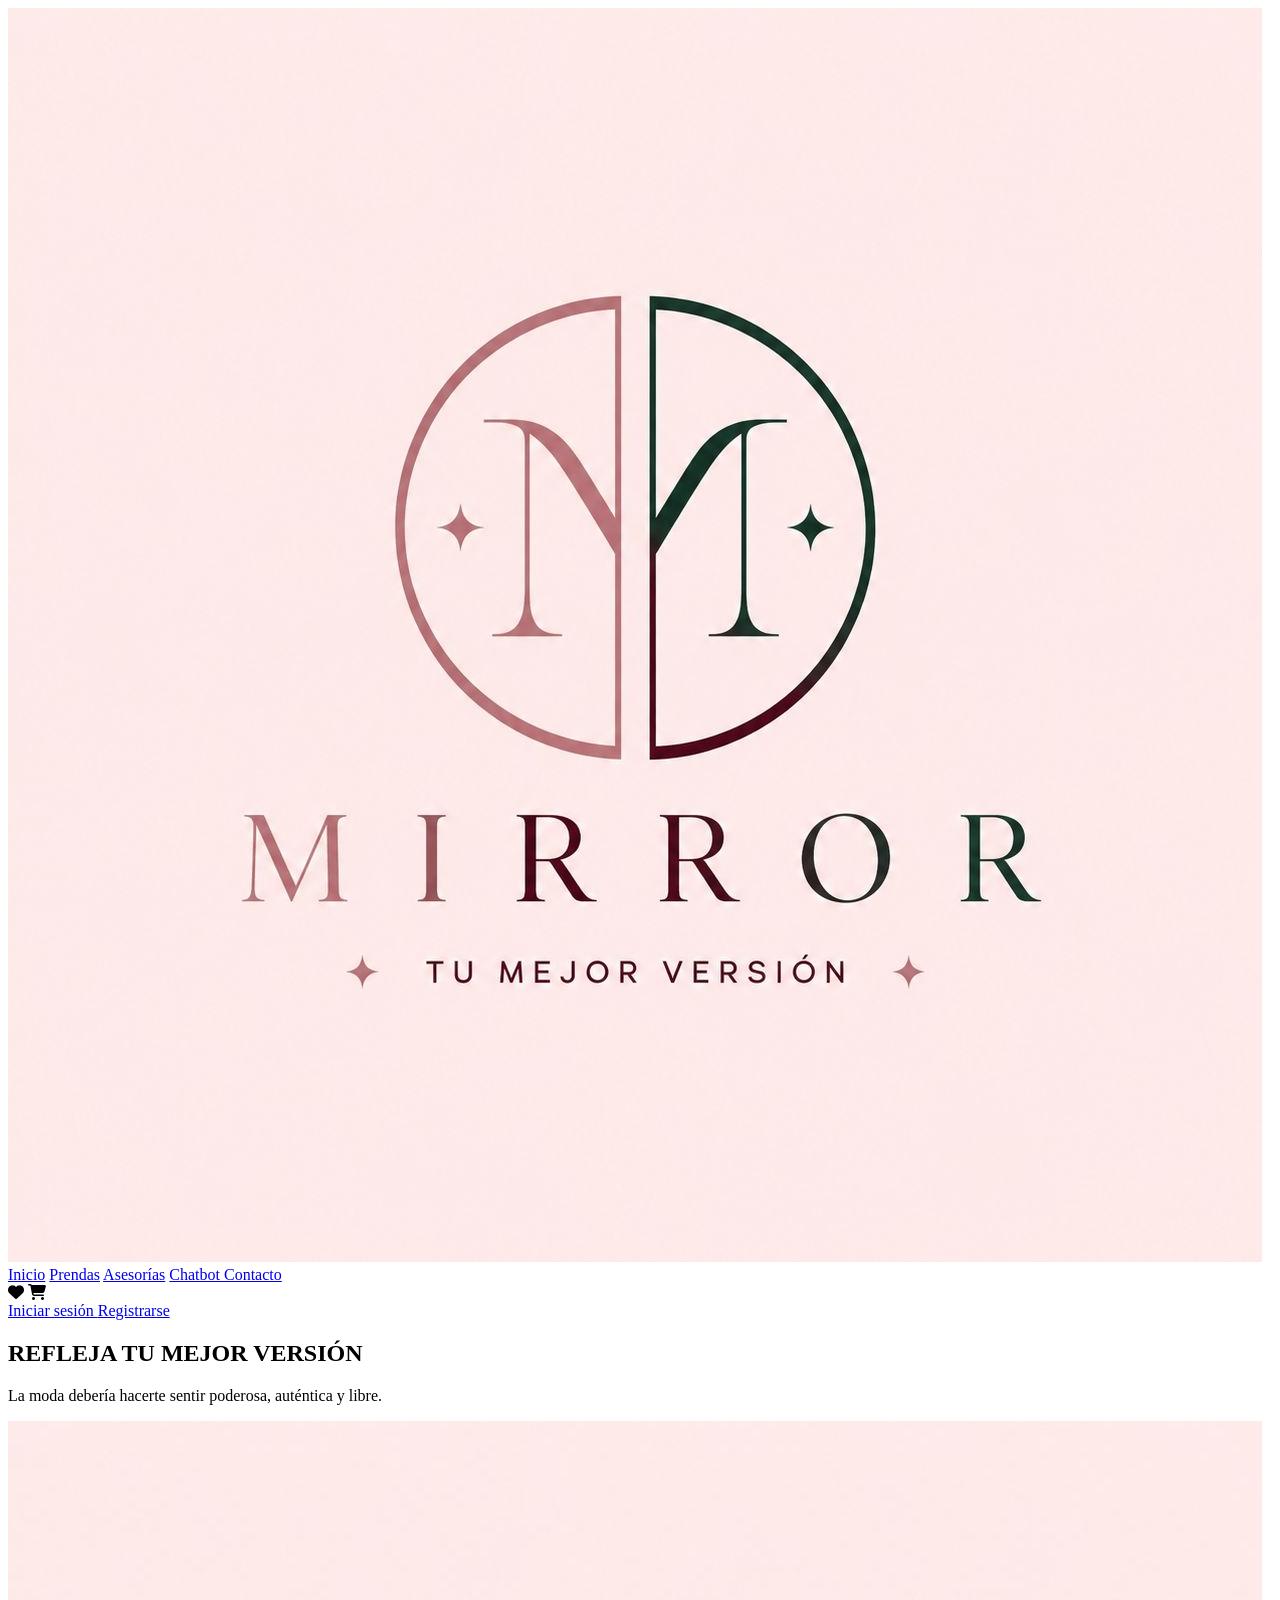
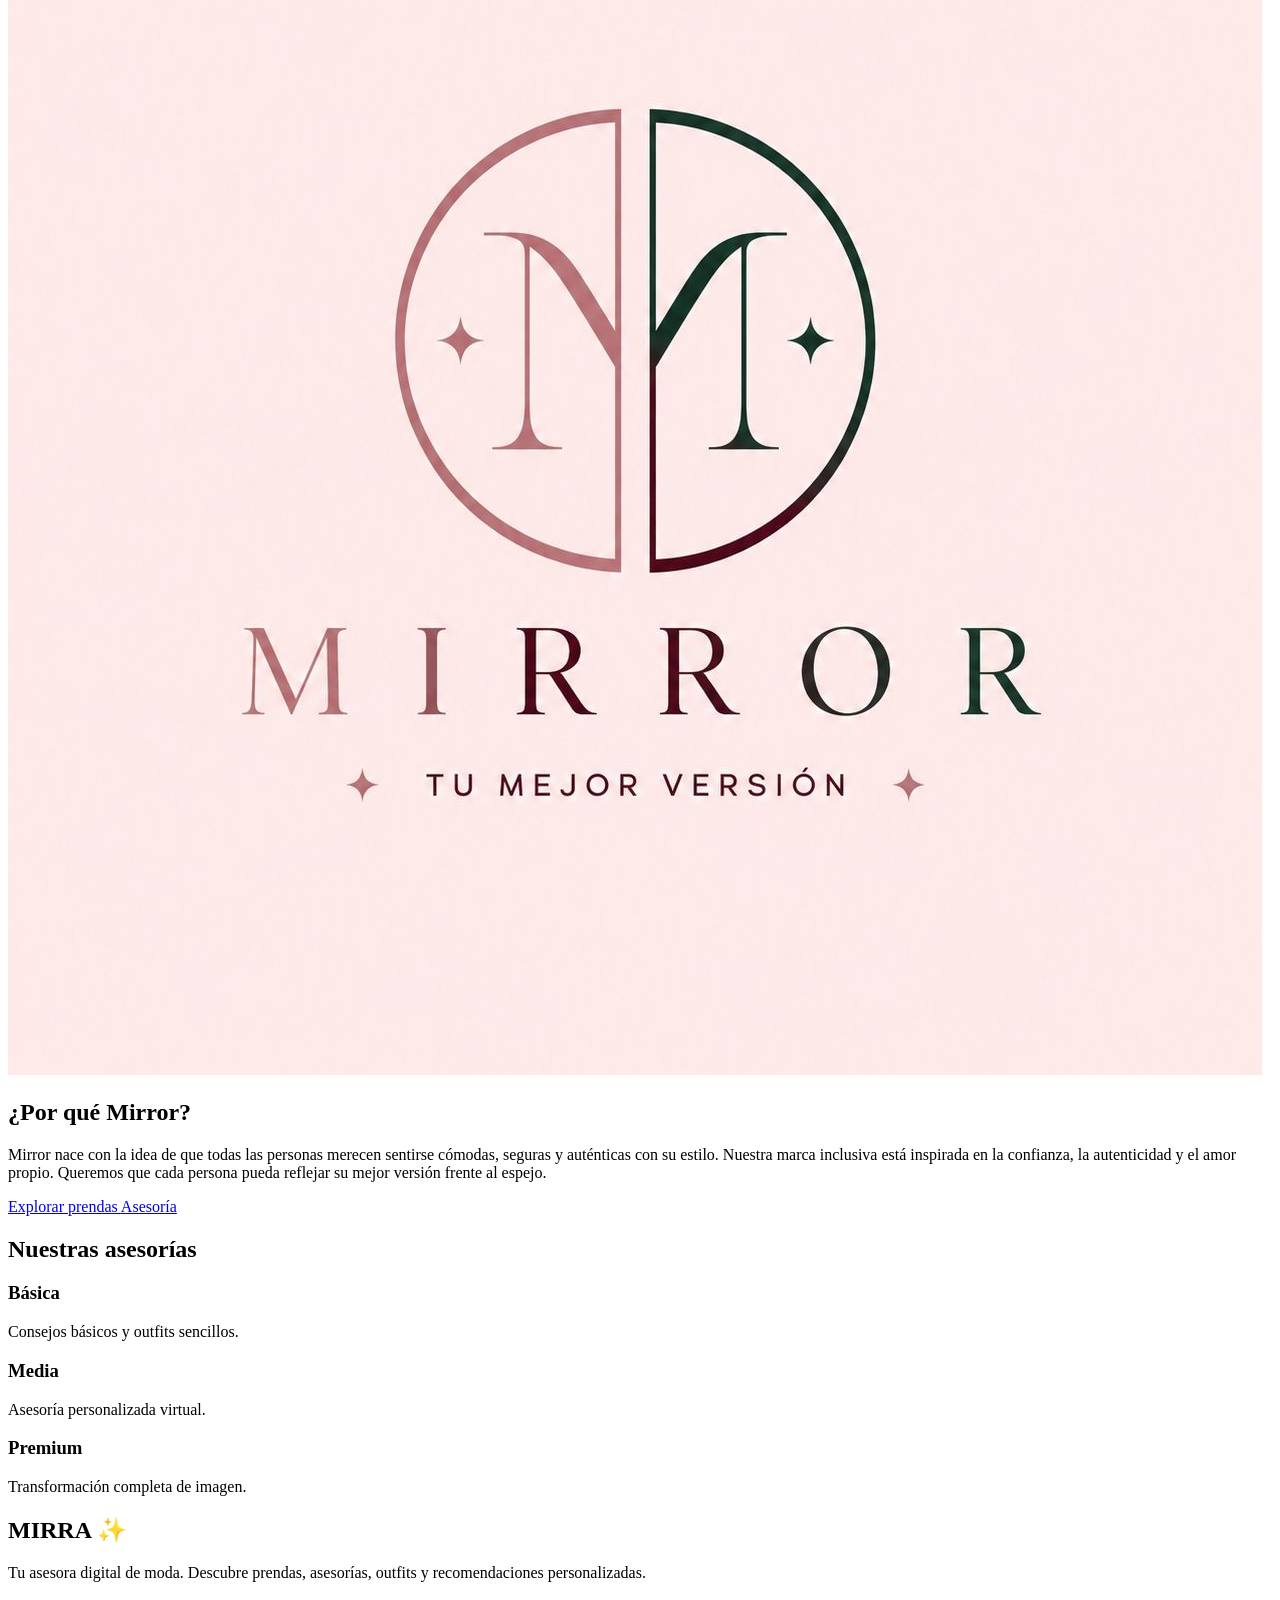
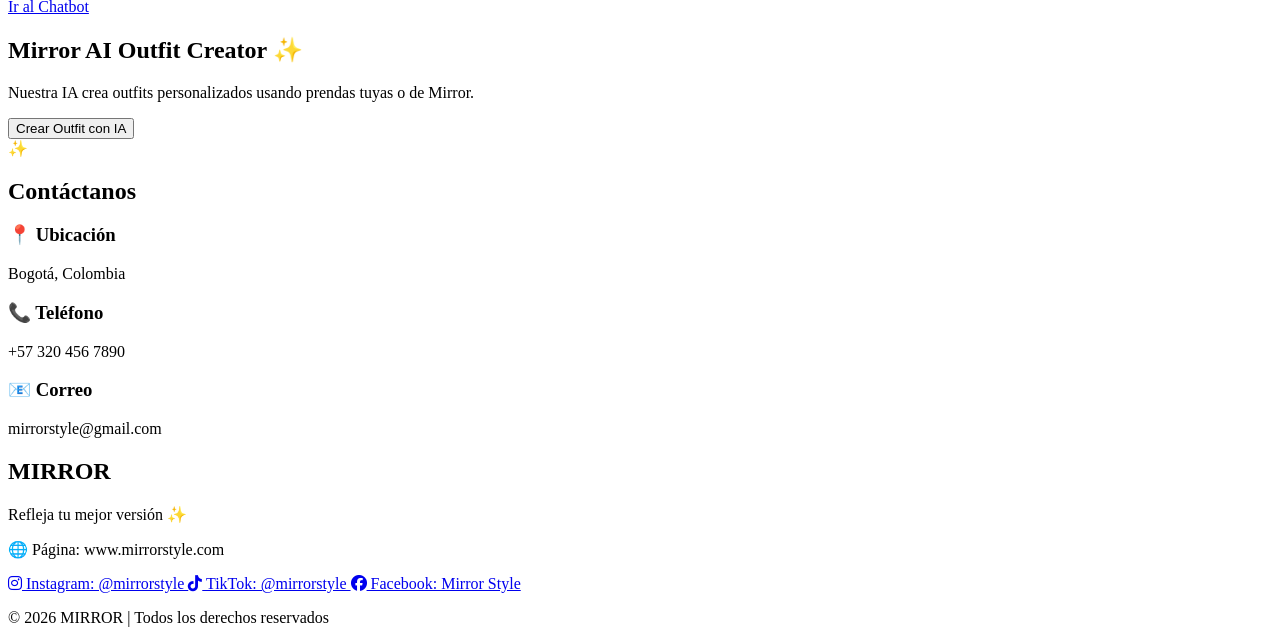
==== index.html @ 17517f56 "Add files via upload" ====
<!DOCTYPE html>
<html lang="es">

<head>

    <meta charset="UTF-8">
    <meta name="viewport" content="width=device-width, initial-scale=1.0">

    <title>Mirror</title>

    <!-- CSS -->
    <link rel="stylesheet" href="css/style.css">

    <!-- FUENTE -->
    <link href="https://fonts.googleapis.com/css2?family=Poppins:wght@300;400;500;600;700&display=swap" rel="stylesheet">

    <!-- ICONOS -->
    <link rel="stylesheet" href="https://cdnjs.cloudflare.com/ajax/libs/font-awesome/6.5.1/css/all.min.css">

</head>

<body>
    

    <!-- HEADER -->

    <header class="header">

        <div class="logo">

            <img src="img/logo.pnj.jpeg" alt="Mirror Logo">

        </div>

        <nav class="navbar">

            <a href="index.html">Inicio</a>
            <a href="catalogo.html">Prendas</a>
            <a href="#">Asesorías</a>
            <a href="chatbot.html" class="chat-btn">
    Chatbot
</a>
           <a href="#contacto">Contacto</a>

        </nav>

        <div class="header-icons">

            <i class="fa-solid fa-heart"></i>
            <i class="fa-solid fa-cart-shopping"></i>

        </div>

        <div class="buttons">

            <a href="login.html" class="btn-login">
                Iniciar sesión
            </a>

            <a href="register.html" class="btn-register">
                Registrarse
            </a>

        </div>

    </header>

    <!-- HERO -->

    <section class="hero">

        <div class="hero-text">

            <h1>
                REFLEJA TU MEJOR VERSIÓN
            </h1>
            <p>
    La moda debería hacerte sentir poderosa,
    auténtica y libre.
</p>

        </div>

        <div class="hero-logo">

            <img src="img/logo.pnj.jpeg" alt="Mirror Logo">

        </div>

    </section>

    <!-- ABOUT -->

<section class="about">

    <h2>¿Por qué Mirror?</h2>

    <p>
        Mirror nace con la idea de que todas las personas
        merecen sentirse cómodas, seguras y auténticas
        con su estilo.

        Nuestra marca inclusiva está inspirada en la confianza,
        la autenticidad y el amor propio.

        Queremos que cada persona pueda reflejar
        su mejor versión frente al espejo.
    </p>

    <div class="about-buttons">

        <a href="catalogo.html" class="main-btn">
            Explorar prendas
        </a>

        <a href="#asesoria" class="secondary-btn">
    Asesoría
</a>

    </div>

</section>

    <!-- SERVICIOS -->

    <section id="asesoria">

        <h2>Nuestras asesorías</h2>

        <div class="cards">

            <div class="card">

                <h3>Básica</h3>

                <p>
                    Consejos básicos y outfits sencillos.
                </p>

            </div>

            <div class="card">

                <h3>Media</h3>

                <p>
                    Asesoría personalizada virtual.
                </p>

            </div>

            <div class="card">

                <h3>Premium</h3>

                <p>
                    Transformación completa de imagen.
                </p>

            </div>

        </div>

    </section>

    <!-- MIRRA PREVIEW -->

<section class="chat-preview">

    <div class="chat-preview-box">

        <h2>MIRRA ✨</h2>

        <p>
            Tu asesora digital de moda.
            Descubre prendas, asesorías,
            outfits y recomendaciones personalizadas.
        </p>

        <a href="chatbot.html" class="mirra-btn">
            Ir al Chatbot
        </a>

    </div>

</section>
    <!-- IA -->

    <section class="ai-outfit">

        <div class="ai-text">

            <h2>Mirror AI Outfit Creator ✨</h2>

            <p>
                Nuestra IA crea outfits personalizados
                usando prendas tuyas o de Mirror.
            </p>

            <button class="magic-btn">
                Crear Outfit con IA
            </button>

        </div>

        <div class="magic-container">

            <div class="magic-ball">
                ✨
            </div>

        </div>

    </section>

    <!-- CONTACTO -->

    <section class="contact" id="contacto">

        <div class="contact-title">

            <h2>Contáctanos</h2>

        </div>

        <div class="contact-container">

            <div class="contact-card">

                <h3>📍 Ubicación</h3>

                <p>Bogotá, Colombia</p>

            </div>

            <div class="contact-card">

                <h3>📞 Teléfono</h3>

                <p>+57 320 456 7890</p>

            </div>

            <div class="contact-card">

                <h3>📧 Correo</h3>

                <p>mirrorstyle@gmail.com</p>

            </div>

        </div>

    </section>

    <!-- FOOTER -->

    <footer class="footer">

        <div class="footer-container">

            <h2>MIRROR</h2>

            <p class="footer-description">
                Refleja tu mejor versión ✨
            </p>

            <div class="footer-info">

                <p>
                    🌐 Página:
                    www.mirrorstyle.com
                </p>

            </div>

            <div class="footer-socials">

                <a href="#">
                    <i class="fa-brands fa-instagram"></i>
                    Instagram: @mirrorstyle
                </a>

                <a href="#">
                    <i class="fa-brands fa-tiktok"></i>
                    TikTok: @mirrorstyle
                </a>

                <a href="#">
                    <i class="fa-brands fa-facebook"></i>
                    Facebook: Mirror Style
                </a>

            </div>

            <div class="footer-line"></div>

            <p class="copyright">
                © 2026 MIRROR | Todos los derechos reservados
            </p>

        </div>

    </footer>

</body>
</html>
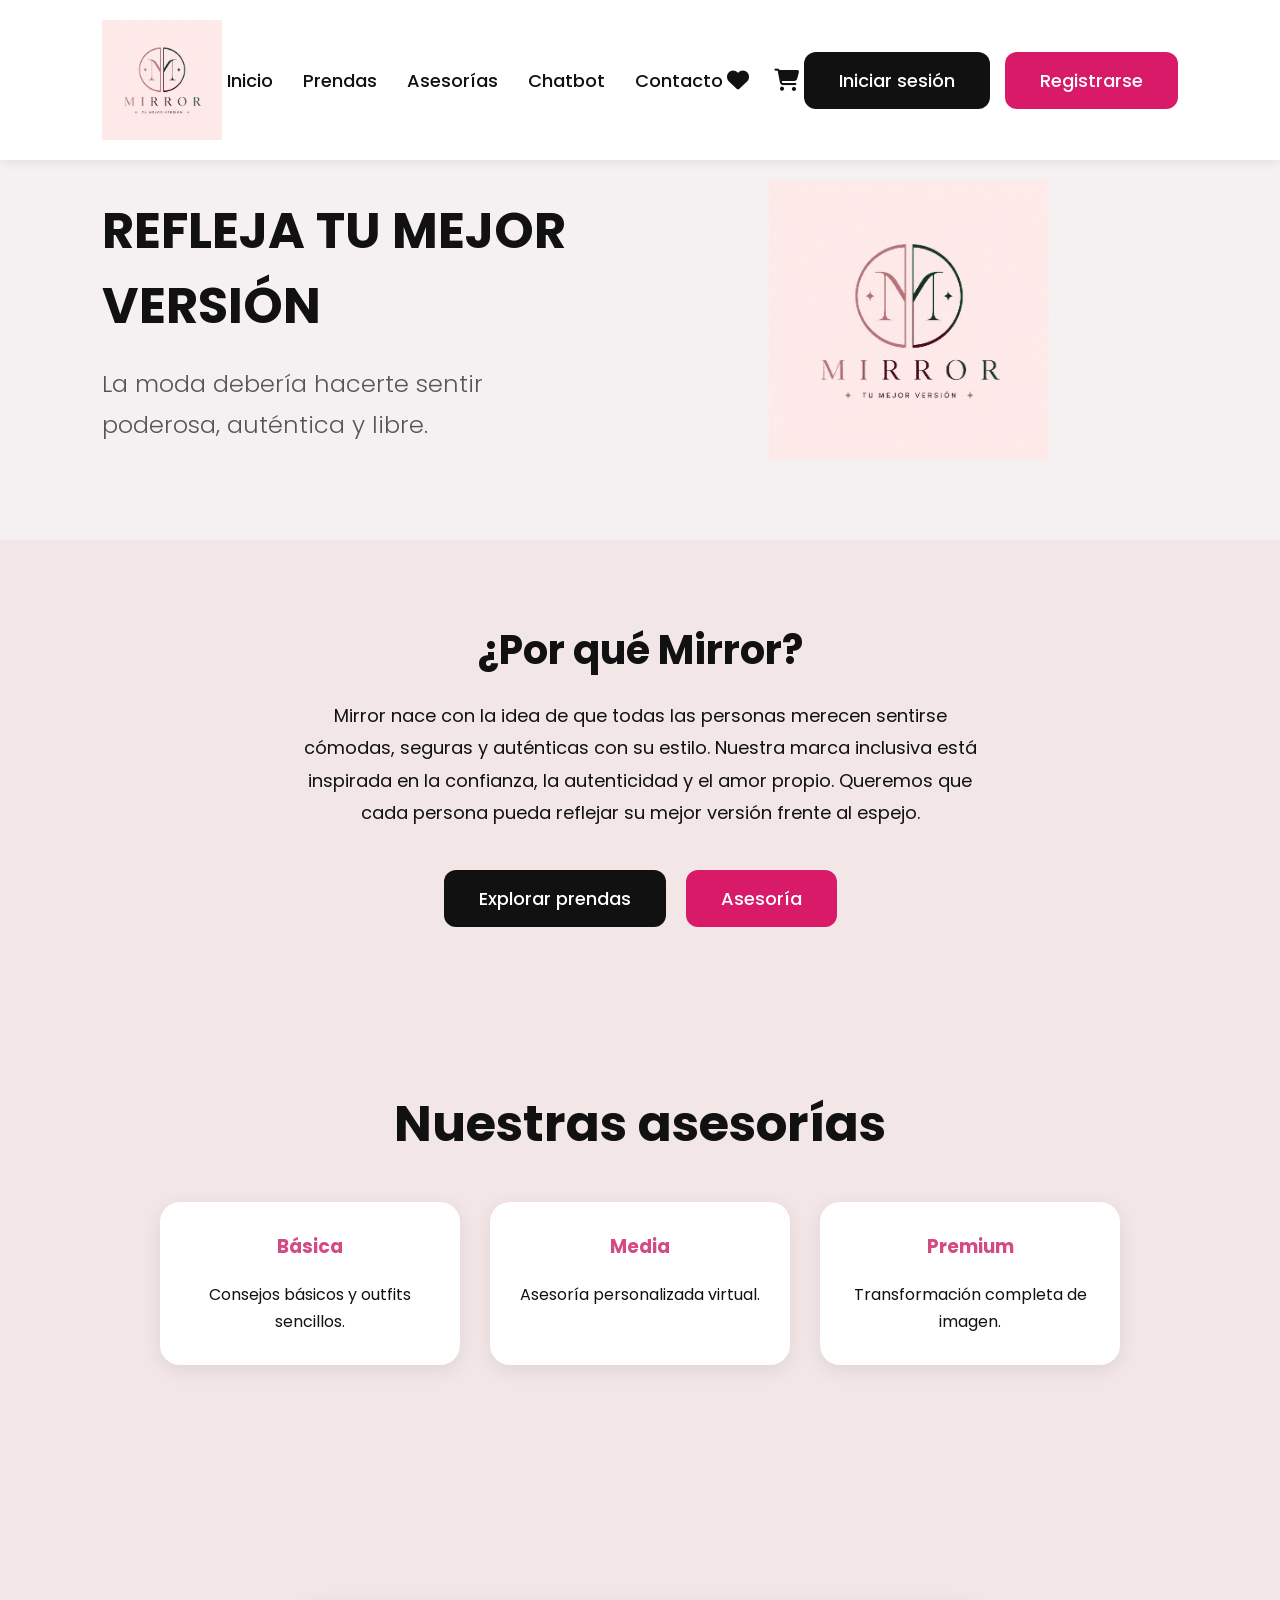
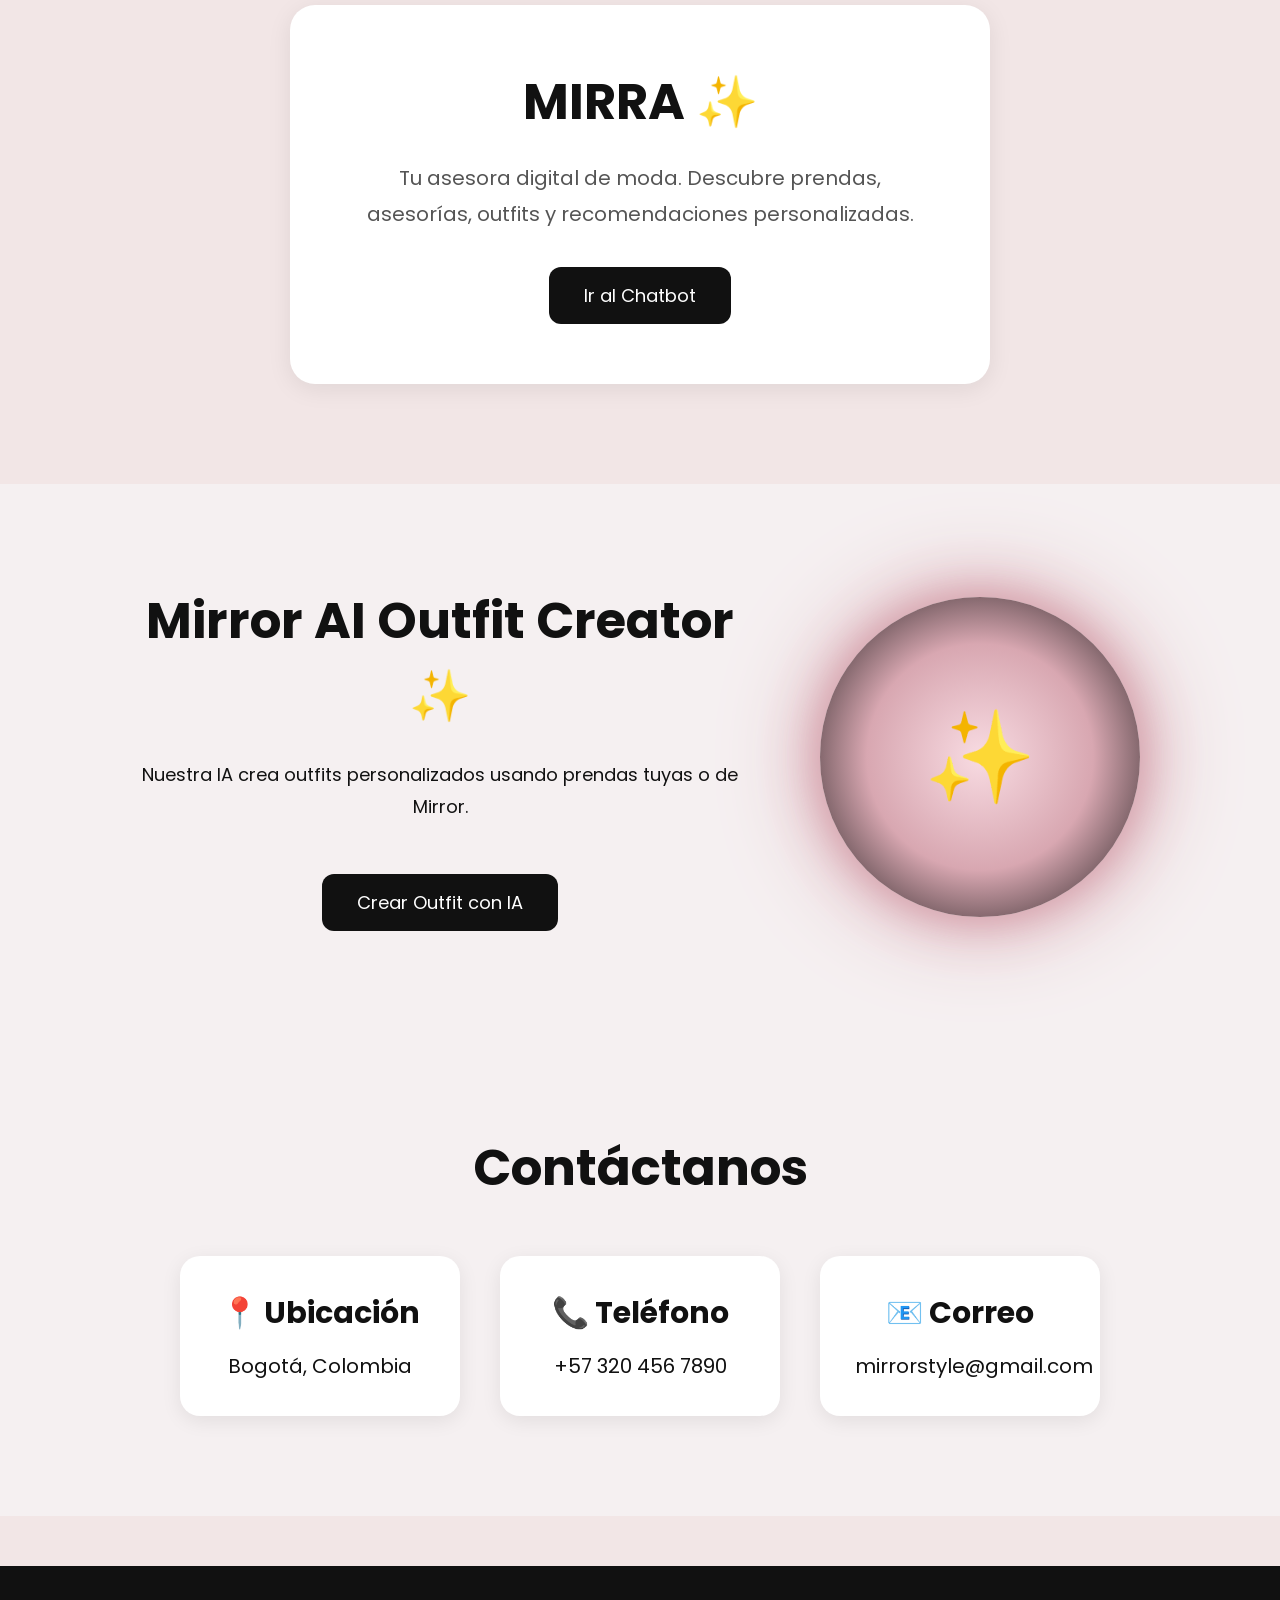
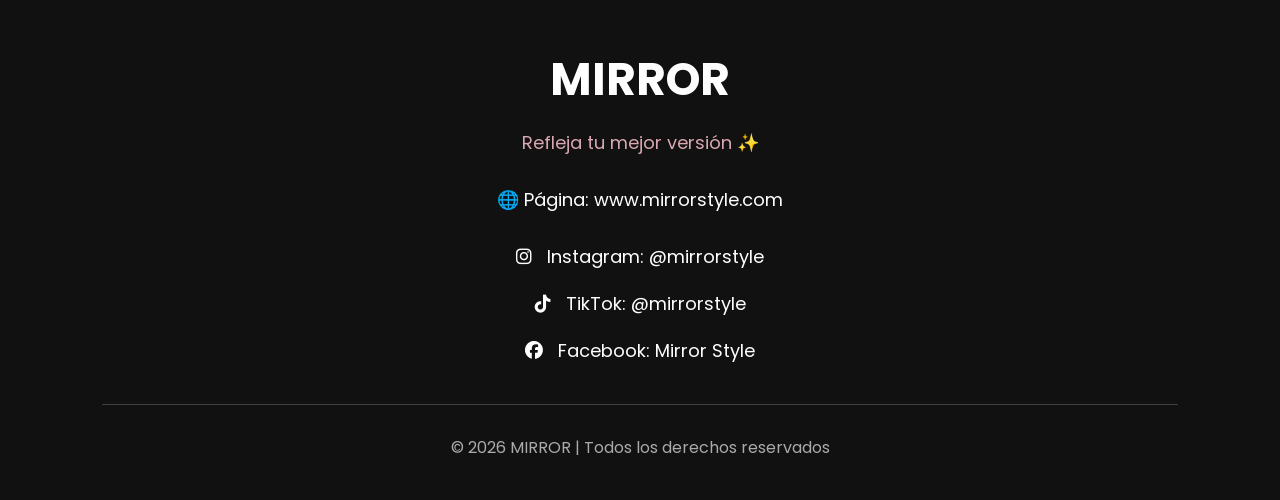
==== commit e44b0f76: "Add files via upload" ====
--- a/index.html
+++ b/index.html
@@ -301,6 +301,44 @@
 
         </div>
 
+        <!-- MODAL DE PAGO -->
+
+<div id="payment-modal" class="payment-modal">
+
+    <div class="payment-box">
+
+        <h2>Método de pago</h2>
+
+        <p>Selecciona una opción:</p>
+
+        <select>
+            <option>Tarjeta crédito</option>
+            <option>Tarjeta débito</option>
+            <option>Nequi</option>
+            <option>Transferencia</option>
+        </select>
+
+        <input 
+        type="text" 
+        id="card-number"
+        placeholder="Ingresa número de tarjeta">
+
+        <button onclick="finalizarCompra()">
+            Finalizar compra
+        </button>
+
+        <span onclick="cerrarModal()" class="close-btn">
+            Cerrar
+        </span>
+
+        <p class="notice">
+            Cualquier reclamo o devolución,
+            acercarse a nuestros puntos físicos.
+        </p>
+
+    </div>
+
+</div>
     </footer>
 
 </body>
--- a/css/style.css
+++ b/css/style.css
@@ -0,0 +1,852 @@
+/* =========================
+RESET
+========================= */
+
+*{
+    margin:0;
+    padding:0;
+    box-sizing:border-box;
+    font-family:'Poppins', sans-serif;
+}
+
+body{
+    background:#F2E6E6;
+    color:#111;
+}
+
+a{
+    text-decoration:none;
+}
+
+/* =========================
+HEADER
+========================= */
+
+.header{
+    position:fixed;
+    top:0;
+    left:0;
+    width:100%;
+    padding:20px 8%;
+    display:flex;
+    justify-content:space-between;
+    align-items:center;
+    background:white;
+    z-index:1000;
+    box-shadow:0 2px 10px rgba(0,0,0,0.08);
+}
+
+/* =========================
+LOGO
+========================= */
+
+.logo{
+    display:flex;
+    align-items:center;
+}
+
+.logo img{
+    width:120px;
+}
+
+/* =========================
+NAVBAR
+========================= */
+
+.navbar{
+    display:flex;
+    align-items:center;
+    gap:30px;
+}
+
+.navbar a{
+    color:#111;
+    font-size:18px;
+    font-weight:500;
+    transition:0.3s;
+}
+
+.navbar a:hover{
+    color:#d8a7b1;
+}
+
+/* =========================
+ICONOS
+========================= */
+
+.header-icons{
+    display:flex;
+    gap:25px;
+    font-size:22px;
+    cursor:pointer;
+}
+
+.header-icons i{
+    transition:0.3s;
+}
+
+.header-icons i:hover{
+    color:#d8a7b1;
+}
+
+/* =========================
+BOTONES GENERALES
+========================= */
+
+.buttons{
+    display:flex;
+    gap:15px;
+}
+.btn-login,
+.btn-register,
+.main-btn,
+.secondary-btn{
+    display:inline-block;
+    padding:15px 35px;
+    border-radius:12px;
+    font-size:18px;
+    font-weight:500;
+    text-decoration:none;
+    border:none;
+    cursor:pointer;
+    transition:0.3s;
+}
+
+/* NEGRO */
+
+.btn-login,
+.main-btn{
+    background:#111;
+    color:white;
+}
+
+/* ROSADO */
+
+.btn-register,
+.secondary-btn{
+    background:#D91A68;
+    color:white;
+}
+
+/* HOVER NEGRO */
+
+.btn-login:hover,
+.main-btn:hover{
+    background:#333;
+}
+
+/* HOVER ROSADO */
+
+.btn-register:hover,
+.secondary-btn:hover{
+    background:#D44A83;
+}
+
+/* =========================
+HERO
+========================= */
+
+.hero{
+    display:flex;
+    justify-content:space-between;
+    align-items:center;
+    padding:80px 8%;
+    background:#f5f0f1;
+    margin-top:100px;
+}
+
+.hero-text{
+    width:50%;
+}
+
+.hero-text h1{
+    font-size:50px;
+    color:#111;
+    margin-bottom:20px;
+}
+
+.hero-text p{
+    font-size:24px;
+    color:#555;
+    line-height:1.7;
+    margin-top:10px;
+    font-weight:300;
+    max-width:500px;
+}
+
+.hero-logo{
+    width:50%;
+    display:flex;
+    justify-content:center;
+}
+
+.hero-logo img{
+    width:280px;
+}
+
+/* =========================
+ABOUT
+========================= */
+
+.about{
+    padding:80px 8%;
+    text-align:center;
+}
+
+.about h2{
+    font-size:40px;
+    margin-bottom:20px;
+}
+
+.about p{
+    font-size:18px;
+    max-width:700px;
+    margin:auto;
+    line-height:1.8;
+}
+
+.about-buttons{
+    margin-top:40px;
+    display:flex;
+    justify-content:center;
+    gap:20px;
+    flex-wrap:wrap;
+}
+
+/* =========================
+ASESORÍAS
+========================= */
+
+#asesoria{
+    padding:80px 8%;
+    text-align:center;
+    margin-bottom:60px;
+}
+
+#asesoria h2{
+    font-size:50px;
+    margin-bottom:40px;
+}
+
+.cards{
+    display:flex;
+    justify-content:center;
+    gap:30px;
+    flex-wrap:wrap;
+}
+
+.card{
+    background:white;
+    padding:30px;
+    width:300px;
+    border-radius:20px;
+    box-shadow:0 5px 20px rgba(0,0,0,0.08);
+    transition:0.3s;
+}
+
+.card:hover{
+    transform:translateY(-10px);
+}
+
+.card h3{
+    margin-bottom:20px;
+    color:#D44A83;
+}
+
+.card p{
+    line-height:1.7;
+}
+
+/* =========================
+CHATBOT MIRRA
+========================= */
+
+.chatbot{
+    min-height:100vh;
+    display:flex;
+    justify-content:center;
+    align-items:center;
+    padding:120px 20px;
+    background:#F2E6E6;
+}
+
+/* =========================
+VIP
+========================= */
+
+.vip{
+    padding:80px 8%;
+    text-align:center;
+}
+
+.vip h2{
+    font-size:40px;
+    margin-bottom:20px;
+}
+
+.vip-container{
+    display:flex;
+    justify-content:center;
+    gap:30px;
+    margin-top:50px;
+    flex-wrap:wrap;
+}
+
+.vip-card{
+    background:white;
+    padding:30px;
+    width:300px;
+    border-radius:15px;
+    box-shadow:0 2px 15px rgba(0,0,0,0.1);
+    transition:0.3s;
+}
+
+.vip-card:hover{
+    transform:translateY(-10px);
+}
+
+.vip-card h1{
+    font-size:50px;
+    color:#D44A83;
+    margin:20px 0;
+}
+
+.vip-card ul{
+    text-align:left;
+    margin-top:20px;
+    line-height:1.8;
+}
+
+/* =========================
+IA OUTFIT
+========================= */
+
+.ai-outfit{
+    padding:100px 8%;
+    background:#f5f0f1;
+    display:flex;
+    justify-content:center;
+    align-items:center;
+    gap:80px;
+    flex-wrap:wrap;
+    text-align:center;
+}
+
+.ai-text{
+    max-width:600px;
+}
+
+.ai-text h2{
+    font-size:50px;
+    margin-bottom:25px;
+    color:#111;
+}
+
+.ai-text p{
+    font-size:18px;
+    line-height:1.8;
+    margin-bottom:20px;
+}
+
+.magic-btn{
+    margin-top:30px;
+    padding:15px 35px;
+    border:none;
+    background:#111;
+    color:white;
+    border-radius:12px;
+    font-size:18px;
+    cursor:pointer;
+    transition:0.3s;
+}
+
+.magic-btn:hover{
+    background:#d8a7b1;
+}
+
+.magic-container{
+    display:flex;
+    justify-content:center;
+    align-items:center;
+}
+
+.magic-ball{
+    width:320px;
+    height:320px;
+    border-radius:50%;
+    background:radial-gradient(circle,#f8dbe2,#d8a7b1,#111);
+    display:flex;
+    justify-content:center;
+    align-items:center;
+    font-size:90px;
+    color:white;
+    box-shadow:
+    0 0 30px #d8a7b1,
+    0 0 60px #d8a7b1,
+    0 0 100px #d8a7b1;
+    animation:float 3s ease-in-out infinite;
+}
+
+@keyframes float{
+
+    0%{
+        transform:translateY(0px);
+    }
+
+    50%{
+        transform:translateY(-20px);
+    }
+
+    100%{
+        transform:translateY(0px);
+    }
+
+}
+
+/* =========================
+CONTACTO
+========================= */
+
+.contact{
+    padding:100px 8%;
+    text-align:center;
+    background:#F5F0F1;
+}
+
+.contact-title{
+    width:100%;
+    text-align:center;
+    margin-bottom:50px;
+}
+
+.contact-title h2{
+    font-size:50px;
+}
+
+.contact-container{
+    display:flex;
+    justify-content:center;
+    align-items:center;
+    gap:40px;
+    flex-wrap:wrap;
+}
+
+.contact-card{
+    background:white;
+    padding:35px;
+    width:280px;
+    border-radius:20px;
+    box-shadow:0 5px 20px rgba(0,0,0,0.08);
+    transition:0.3s;
+}
+
+.contact-card:hover{
+    transform:translateY(-10px);
+}
+
+.contact-card h3{
+    margin-bottom:15px;
+    color:#111;
+    font-size:30px;
+}
+
+.contact-card p{
+    font-size:20px;
+}
+
+/* =========================
+FOOTER
+========================= */
+
+.footer{
+    background:#111;
+    color:white;
+    padding:80px 8% 40px;
+    margin-top:50px;
+}
+
+.footer-container{
+    display:flex;
+    flex-direction:column;
+    justify-content:center;
+    align-items:center;
+    text-align:center;
+}
+
+.footer h2{
+    font-size:45px;
+    margin-bottom:15px;
+}
+
+.footer-description{
+    font-size:18px;
+    margin-bottom:30px;
+    color:#d8a7b1;
+}
+
+.footer-info{
+    margin-bottom:30px;
+    font-size:18px;
+}
+
+.footer-socials{
+    display:flex;
+    flex-direction:column;
+    gap:20px;
+    margin-bottom:40px;
+}
+
+.footer-socials a{
+    color:white;
+    font-size:18px;
+    transition:0.3s;
+}
+
+.footer-socials a:hover{
+    color:#d8a7b1;
+}
+
+.footer-socials i{
+    margin-right:10px;
+}
+
+.footer-line{
+    width:100%;
+    height:1px;
+    background:rgba(255,255,255,0.2);
+    margin-bottom:30px;
+}
+
+.copyright{
+    font-size:16px;
+    color:#aaa;
+}
+
+/* =========================
+LOGIN
+========================= */
+
+.login{
+    min-height:100vh;
+    display:flex;
+    justify-content:center;
+    align-items:center;
+    background:#F2E6E6;
+    padding:40px;
+}
+
+.login-box{
+    background:white;
+    padding:50px;
+    width:450px;
+    border-radius:25px;
+    box-shadow:0 5px 25px rgba(0,0,0,0.1);
+    text-align:center;
+}
+
+.login-box h2{
+    font-size:40px;
+    margin-bottom:20px;
+    color:#111;
+}
+
+.login-box p{
+    color:#666;
+    margin-bottom:30px;
+    line-height:1.7;
+}
+
+.login-box form{
+    display:flex;
+    flex-direction:column;
+    gap:20px;
+}
+
+.login-box input{
+    padding:15px;
+    border:1px solid #ddd;
+    border-radius:12px;
+    font-size:16px;
+    outline:none;
+}
+
+.login-box input:focus{
+    border:1px solid #d8a7b1;
+}
+
+.login-box button{
+    padding:15px;
+    border:none;
+    border-radius:12px;
+    background:#111;
+    color:white;
+    font-size:16px;
+    cursor:pointer;
+    transition:0.3s;
+}
+
+.login-box button:hover{
+    background:#d8a7b1;
+}
+
+.login-box span{
+    display:block;
+    margin-top:25px;
+    color:#555;
+}
+
+.login-box a{
+    color:#D44A83;
+    font-weight:600;
+}
+.chat-box{
+    height:300px;
+    overflow-y:auto;
+    background:#f7f7f7;
+    padding:15px;
+    border-radius:15px;
+    margin-bottom:20px;
+    text-align:left;
+}
+
+.msg{
+    padding:12px 15px;
+    margin:10px 0;
+    border-radius:15px;
+    max-width:80%;
+}
+
+.user{
+    background:#D91A68;
+    color:white;
+    margin-left:auto;
+    text-align:right;
+}
+
+.bot{
+    background:#111;
+    color:white;
+    margin-right:auto;
+}
+
+.chat-input{
+    display:flex;
+    gap:10px;
+}
+
+.chat-input input{
+    flex:1;
+    padding:12px;
+    border-radius:10px;
+    border:1px solid #ddd;
+}
+
+.chat-input button{
+    background:#D91A68;
+    color:white;
+    border:none;
+    padding:12px 18px;
+    border-radius:10px;
+    cursor:pointer;
+}
+/* =========================
+MIRRA PREVIEW
+========================= */
+
+.chat-preview{
+    padding:100px 8%;
+    display:flex;
+    justify-content:center;
+    align-items:center;
+    text-align:center;
+}
+
+.chat-preview-box{
+    background:white;
+    width:700px;
+    padding:60px;
+    border-radius:25px;
+    box-shadow:0 5px 25px rgba(0,0,0,0.08);
+    transition:0.3s;
+}
+
+.chat-preview-box:hover{
+    transform:translateY(-10px);
+}
+
+.chat-preview-box h2{
+    font-size:50px;
+    margin-bottom:20px;
+    color:#111;
+}
+
+.chat-preview-box p{
+    font-size:20px;
+    line-height:1.8;
+    color:#555;
+    margin-bottom:35px;
+}
+
+.mirra-btn{
+    background:#111;
+    color:white;
+    padding:15px 35px;
+    border-radius:12px;
+    font-size:18px;
+    transition:0.3s;
+    display:inline-block;
+}
+
+.mirra-btn:hover{
+    background:#D44A83;
+}
+/* ========================= */
+/* CATÁLOGO MIRROR */
+/* ========================= */
+
+.catalog-page{
+    padding:140px 8% 100px !important;
+    background:#F2E6E6 !important;
+    min-height:100vh;
+}
+
+.catalog-page h1{
+    text-align:center;
+    font-size:60px;
+    margin-bottom:60px;
+    color:#111;
+}
+
+/* GRID */
+
+.products{
+    display:grid !important;
+    grid-template-columns:repeat(auto-fit,minmax(280px,1fr));
+    gap:35px;
+}
+
+/* TARJETAS */
+
+.product-card button{
+    margin-top:15px;
+    padding:12px 20px;
+    border:none;
+    border-radius:12px;
+    background:linear-gradient(135deg,#D4AF37,#FFD700,#C5A028);
+    color:white;
+    font-weight:600;
+    cursor:pointer;
+    transition:0.3s;
+    width:100%;
+}
+
+.product-card button:hover{
+    transform:scale(1.03);
+}
+
+/* IMÁGENES */
+
+.product-card img{
+    width:100%;
+    height:320px;
+    object-fit:cover;
+    border-radius:15px;
+}
+
+/* TEXTO */
+
+.product-card h3{
+    font-size:24px;
+    margin-top:20px;
+    margin-bottom:10px;
+    color:#111;
+    padding:0 15px;
+}
+
+.product-card p{
+    color:#D91A68;
+    font-size:24px;
+    font-weight:700;
+    margin-bottom:20px;
+}
+
+/* BOTÓN */
+
+.product-card button{
+    background:#111;
+    color:white;
+    border:none;
+    padding:14px 28px;
+    border-radius:12px;
+    font-size:16px;
+    cursor:pointer;
+    transition:0.3s;
+}
+
+.product-card button:hover{
+    background:#D91A68;
+}
+.payment-modal{
+    position:fixed;
+    top:0;
+    left:0;
+    width:100%;
+    height:100vh;
+    background:rgba(0,0,0,0.5);
+    display:none;
+    justify-content:center;
+    align-items:center;
+    z-index:9999;
+}
+
+.payment-box{
+    background:linear-gradient(135deg,#FFD700,#D4AF37,#FFF3B0);
+    width:420px;
+    padding:40px;
+    border-radius:25px;
+    text-align:center;
+}
+
+.payment-box select,
+.payment-box input{
+    width:100%;
+    padding:15px;
+    margin-bottom:20px;
+    border:none;
+    border-radius:12px;
+}
+
+.payment-box button{
+    width:100%;
+    padding:15px;
+    border:none;
+    border-radius:12px;
+    background:#111;
+    color:white;
+    cursor:pointer;
+}
+
+.close-btn{
+    display:block;
+    margin-top:15px;
+    cursor:pointer;
+}
+.products{
+    display:grid;
+    grid-template-columns:repeat(auto-fit,minmax(320px,1fr));
+    gap:40px;
+}
+
+.product-card{
+    background:white;
+    padding:20px;
+    border-radius:20px;
+    display:flex;
+    flex-direction:column;
+    justify-content:space-between;
+    min-height:520px;
+}
+
+.product-card h3{
+    min-height:70px;
+}
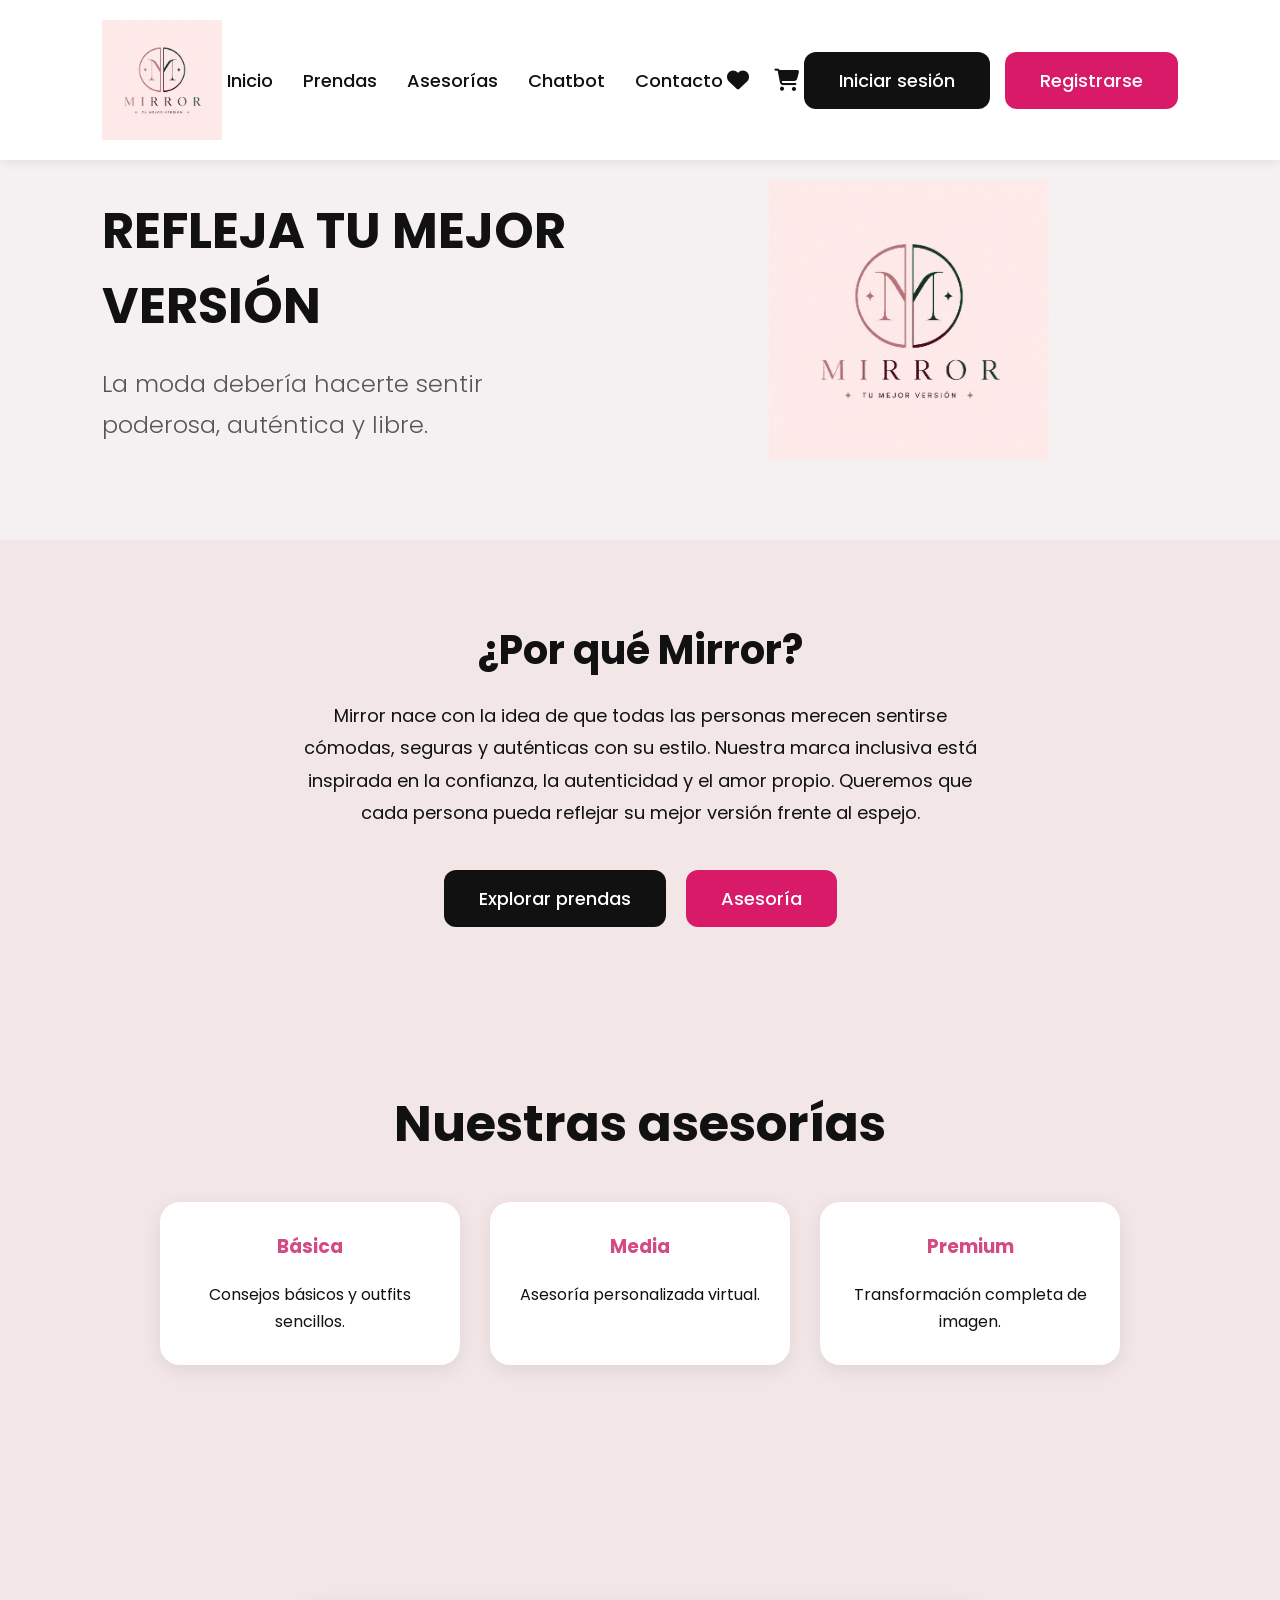
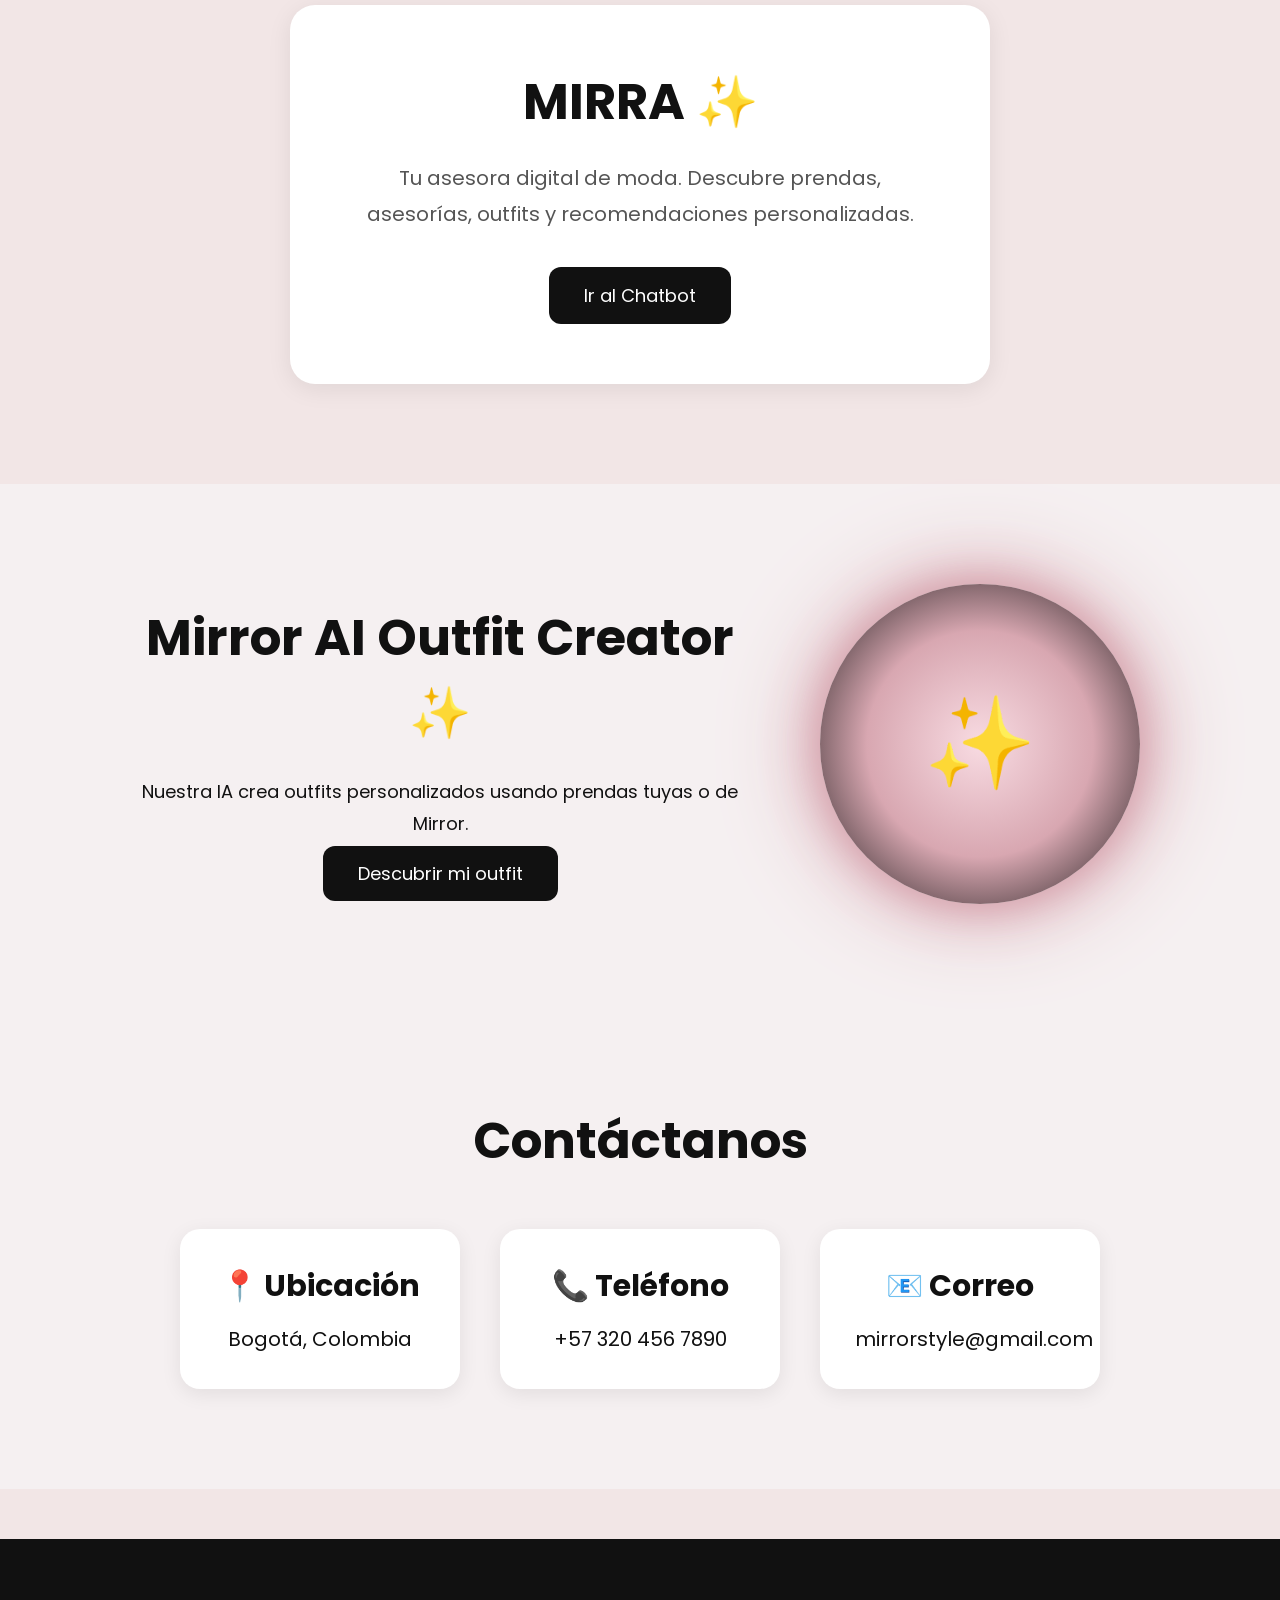
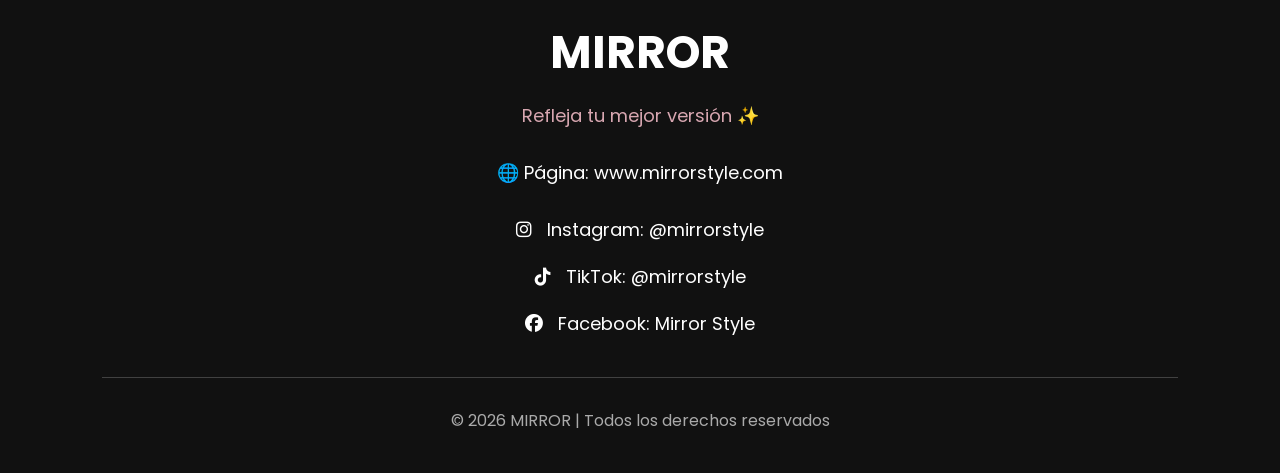
==== commit e0db911d: "Add files via upload" ====
--- a/index.html
+++ b/index.html
@@ -197,9 +197,9 @@
                 usando prendas tuyas o de Mirror.
             </p>
 
-            <button class="magic-btn">
-                Crear Outfit con IA
-            </button>
+            <a href="outfit-ai.html" class="magic-btn">
+    Descubrir mi outfit
+</a>
 
         </div>
 
--- a/css/style.css
+++ b/css/style.css
@@ -849,4 +849,318 @@
 
 .product-card h3{
     min-height:70px;
+}
+/* REGISTER */
+
+.register-box{
+    position:relative;
+    overflow:hidden;
+}
+
+/* BRILLITOS */
+
+.sparkles{
+    position:fixed;
+    width:100%;
+    height:100vh;
+    top:0;
+    left:0;
+    pointer-events:none;
+    overflow:hidden;
+}
+
+.sparkles::before,
+.sparkles::after{
+    content:"✨ ✨ ✨ ✨ ✨";
+    position:absolute;
+    font-size:30px;
+    animation:floatSparkles 12s linear infinite;
+    opacity:0.5;
+}
+
+.sparkles::before{
+    left:-10%;
+    top:20%;
+}
+
+.sparkles::after{
+    left:100%;
+    top:70%;
+    animation-delay:6s;
+}
+
+@keyframes floatSparkles{
+
+    0%{
+        transform:translateX(0);
+    }
+
+    100%{
+        transform:translateX(-120vw);
+    }
+
+}
+/* AI PAGE */
+
+.ai-page{
+    min-height:100vh;
+    background:
+    linear-gradient(
+    135deg,
+    #f8dff0,
+    #d8c2ff,
+    #bdd7ff,
+    #f5deb3
+    );
+    display:flex;
+    justify-content:center;
+    align-items:center;
+    padding:50px;
+}
+
+/* CONTENEDOR */
+
+.ai-generator{
+    width:700px;
+    background:rgba(255,255,255,0.25);
+    backdrop-filter:blur(20px);
+    padding:50px;
+    border-radius:35px;
+    text-align:center;
+    box-shadow:0 10px 40px rgba(0,0,0,0.15);
+}
+
+/* BOLA MÁGICA */
+
+.magic-orb{
+    width:150px;
+    height:150px;
+    margin:auto;
+    border-radius:50%;
+    display:flex;
+    justify-content:center;
+    align-items:center;
+    font-size:60px;
+
+    background:
+    radial-gradient(
+    circle,
+    #fff,
+    #f8b4ff,
+    #b69cff,
+    #7dafff,
+    #f5d48d
+    );
+
+    box-shadow:
+    0 0 30px #f8b4ff,
+    0 0 60px #b69cff,
+    0 0 90px #7dafff;
+
+    animation:floatOrb 4s ease-in-out infinite;
+}
+
+/* ANIMACIÓN */
+
+@keyframes floatOrb{
+
+    0%{
+        transform:translateY(0px);
+    }
+
+    50%{
+        transform:translateY(-15px);
+    }
+
+    100%{
+        transform:translateY(0px);
+    }
+
+}
+
+/* TEXTOS */
+
+.ai-generator h1{
+    margin-top:30px;
+    font-size:45px;
+}
+
+.ai-generator p{
+    margin:20px 0;
+    font-size:18px;
+}
+
+/* BOTONES */
+
+.ai-btn{
+    width:100%;
+    padding:18px;
+    margin-top:20px;
+    border:none;
+    border-radius:15px;
+    background:#111;
+    color:white;
+    font-size:17px;
+    cursor:pointer;
+    transition:0.3s;
+}
+
+.ai-btn:hover{
+    background:#D44A83;
+}
+
+/* INPUT */
+
+.ai-generator input{
+    width:100%;
+    padding:18px;
+    border:none;
+    border-radius:15px;
+    margin-top:25px;
+}
+
+/* VIDEO */
+
+#video{
+    width:100%;
+    margin-top:20px;
+    border-radius:20px;
+}
+
+/* RESULTADO */
+
+.resultado-ia{
+    margin-top:35px;
+    padding:25px;
+    border-radius:20px;
+    background:white;
+}
+
+.resultado-ia h2{
+    margin-bottom:15px;
+}
+/* TOOLS */
+
+.tools-container{
+    display:grid;
+    grid-template-columns:1fr 1fr;
+    gap:20px;
+    margin-top:30px;
+}
+
+.tool-box{
+    background:rgba(255,255,255,0.35);
+    border:none;
+    padding:20px;
+    border-radius:20px;
+    cursor:pointer;
+    font-size:18px;
+    font-weight:600;
+    transition:0.3s;
+    backdrop-filter:blur(10px);
+}
+
+.tool-box:hover{
+    transform:scale(1.03);
+    background:white;
+}
+
+.close-tool{
+    background:#111;
+    color:white;
+}
+
+/* BOTÓN RESULTADO */
+
+.result-btn{
+    margin-top:30px;
+    width:100%;
+    padding:18px;
+    border:none;
+    border-radius:18px;
+    background:linear-gradient(
+    135deg,
+    #f8b4ff,
+    #b69cff,
+    #7dafff,
+    #f5d48d
+    );
+
+    color:white;
+    font-size:18px;
+    font-weight:700;
+    cursor:pointer;
+}
+
+/* LOADING */
+
+.loading-animation{
+    display:none;
+    margin-top:30px;
+    font-size:24px;
+    animation:sparkle 1s infinite alternate;
+}
+
+/* RESULTADO */
+
+.resultado-ia{
+    display:none;
+}
+
+/* ANIMACIÓN */
+
+@keyframes sparkle{
+
+    0%{
+        transform:scale(1);
+        opacity:0.6;
+    }
+
+    100%{
+        transform:scale(1.05);
+        opacity:1;
+    }
+
+}
+/* LOADING MÁGICO */
+
+.loading-animation{
+
+    display:none;
+    justify-content:center;
+    align-items:center;
+    gap:15px;
+
+    margin-top:30px;
+
+    font-size:24px;
+    font-weight:700;
+
+    color:white;
+}
+
+/* ESTRELLAS */
+
+.loading-animation::before,
+.loading-animation::after{
+
+    content:"✨";
+
+    animation:fall 1s infinite alternate;
+}
+
+/* ANIMACIÓN */
+
+@keyframes fall{
+
+    0%{
+        transform:translateY(-10px) scale(1);
+        opacity:0.5;
+    }
+
+    100%{
+        transform:translateY(10px) scale(1.2);
+        opacity:1;
+    }
+
 }
